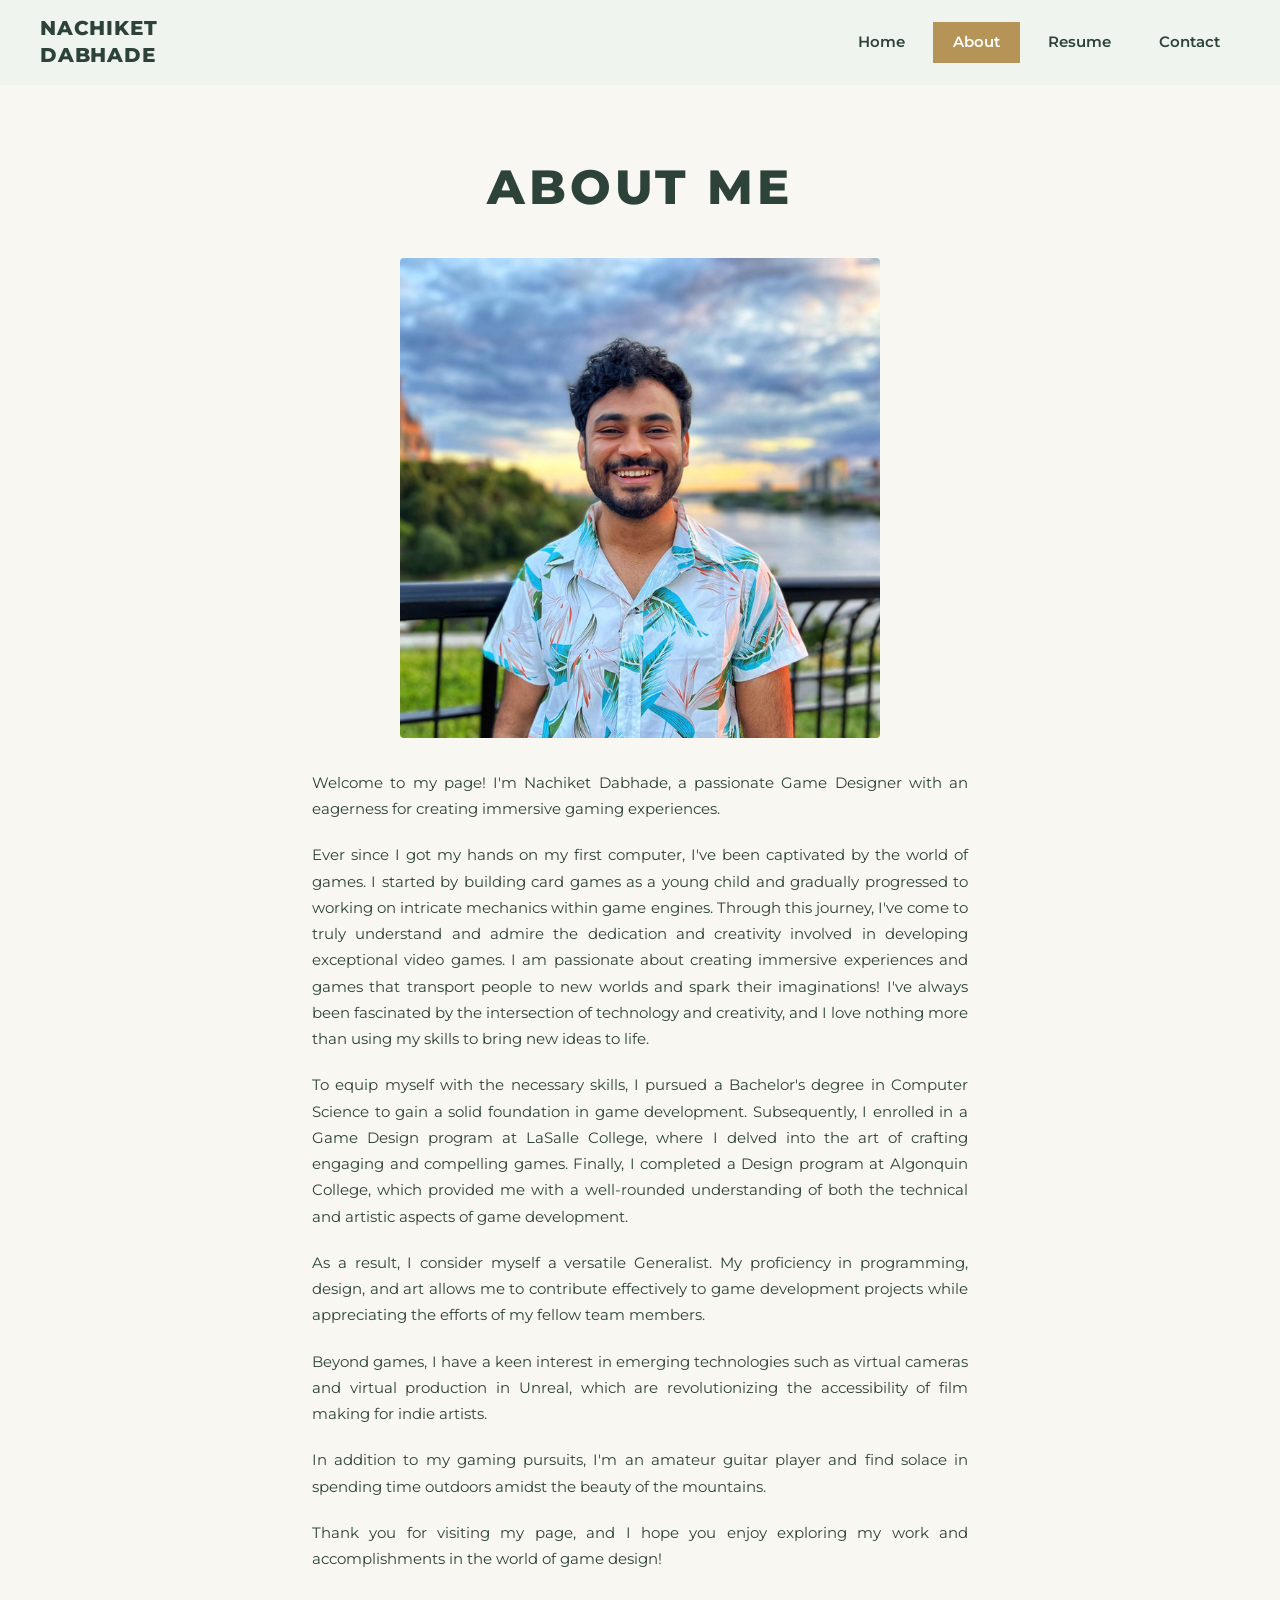
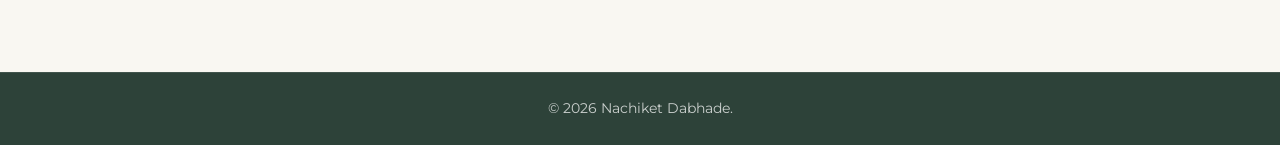
==== about.html @ 304f9eb4 "Launch portfolio site mirroring Wix design with mobile navigation." ====
<!DOCTYPE html>
<html lang="en">
  <head>
    <meta charset="UTF-8" />
    <title>About | Nachiket Dabhade</title>
    <meta name="viewport" content="width=device-width, initial-scale=1" />
    <meta
      name="description"
      content="About Nachiket Dabhade — technical designer and game development generalist."
    />
    <link rel="stylesheet" href="css/style.css" />
    <link rel="preconnect" href="https://fonts.googleapis.com" />
    <link rel="preconnect" href="https://fonts.gstatic.com" crossorigin />
    <link
      href="https://fonts.googleapis.com/css2?family=Montserrat:wght@400;600;700;800&display=swap"
      rel="stylesheet"
    />
  </head>
  <body>
    <header class="site-header">
      <div class="container nav">
        <div class="logo">
          <a href="index.html">Nachiket<br />Dabhade</a>
        </div>
        <button
          class="nav-toggle"
          type="button"
          aria-expanded="false"
          aria-controls="site-nav"
          aria-label="Open menu"
        >
          <span></span>
          <span></span>
          <span></span>
        </button>
        <nav id="site-nav" class="site-nav" aria-label="Site">
          <ul>
            <li><a href="index.html">Home</a></li>
            <li><a href="about.html" class="active">About</a></li>
            <li><a href="resume.html">Resume</a></li>
            <li><a href="contact.html">Contact</a></li>
          </ul>
        </nav>
      </div>
    </header>

    <main class="page-main">
      <div class="container prose">
        <h1 class="page-title">About Me</h1>
        <img
          class="about-photo"
          src="img/profile.jpg"
          alt="Nachiket Dabhade"
          loading="lazy"
        />
        <p>
          Welcome to my page! I'm Nachiket Dabhade, a passionate Game Designer
          with an eagerness for creating immersive gaming experiences.
        </p>
        <p>
          Ever since I got my hands on my first computer, I've been captivated
          by the world of games. I started by building card games as a young
          child and gradually progressed to working on intricate mechanics within
          game engines. Through this journey, I've come to truly understand and
          admire the dedication and creativity involved in developing exceptional
          video games. I am passionate about creating immersive experiences and
          games that transport people to new worlds and spark their imaginations!
          I've always been fascinated by the intersection of technology and
          creativity, and I love nothing more than using my skills to bring new
          ideas to life.
        </p>
        <p>
          To equip myself with the necessary skills, I pursued a Bachelor's
          degree in Computer Science to gain a solid foundation in game
          development. Subsequently, I enrolled in a Game Design program at
          LaSalle College, where I delved into the art of crafting engaging and
          compelling games. Finally, I completed a Design program at Algonquin
          College, which provided me with a well-rounded understanding of both
          the technical and artistic aspects of game development.
        </p>
        <p>
          As a result, I consider myself a versatile Generalist. My proficiency
          in programming, design, and art allows me to contribute effectively to
          game development projects while appreciating the efforts of my fellow
          team members.
        </p>
        <p>
          Beyond games, I have a keen interest in emerging technologies such as
          virtual cameras and virtual production in Unreal, which are
          revolutionizing the accessibility of film making for indie artists.
        </p>
        <p>
          In addition to my gaming pursuits, I'm an amateur guitar player and find
          solace in spending time outdoors amidst the beauty of the mountains.
        </p>
        <p>
          Thank you for visiting my page, and I hope you enjoy exploring my work
          and accomplishments in the world of game design!
        </p>
      </div>
    </main>

    <footer class="site-footer">
      <div class="container">
        <p>&copy; 2026 Nachiket Dabhade.</p>
      </div>
    </footer>
    <script src="js/main.js"></script>
  </body>
</html>
---- css/style.css ----
/* =========================
   Design tokens
========================= */

:root {
  --color-green-dark: #2d4239;
  --color-green-card: #3a5247;
  --color-green-text: #2d4239;
  --color-gold: #b69356;
  --color-cream: #f9f7f2;
  --color-header: #f0f4ef;
  --color-white: #ffffff;
  --font-display: "Montserrat", system-ui, sans-serif;
}

/* =========================
   Base / Reset
========================= */

*,
*::before,
*::after {
  box-sizing: border-box;
}

html {
  scroll-behavior: smooth;
}

body {
  margin: 0;
  font-family: var(--font-display);
  line-height: 1.6;
  color: var(--color-green-text);
  background-color: var(--color-cream);
}

img {
  display: block;
  max-width: 100%;
  height: auto;
}

a {
  color: inherit;
  text-decoration: none;
}

/* =========================
   Layout
========================= */

.container {
  max-width: 1200px;
  margin: 0 auto;
  padding: 0 clamp(1rem, 4vw, 2rem);
}

/* =========================
   Header / Navigation
========================= */

.site-header {
  background: var(--color-header);
  position: sticky;
  top: 0;
  z-index: 10;
}

.nav {
  display: flex;
  align-items: center;
  justify-content: space-between;
  gap: 1rem;
  min-height: 80px;
  padding: 1rem 0;
  position: relative;
}

.nav-toggle {
  display: none;
  flex-direction: column;
  justify-content: center;
  gap: 5px;
  width: 44px;
  height: 44px;
  padding: 0;
  border: none;
  background: transparent;
  cursor: pointer;
}

.nav-toggle span {
  display: block;
  width: 24px;
  height: 2px;
  margin: 0 auto;
  background-color: var(--color-green-dark);
  transition: transform 0.2s ease, opacity 0.2s ease;
}

.nav-toggle[aria-expanded="true"] span:nth-child(1) {
  transform: translateY(7px) rotate(45deg);
}

.nav-toggle[aria-expanded="true"] span:nth-child(2) {
  opacity: 0;
}

.nav-toggle[aria-expanded="true"] span:nth-child(3) {
  transform: translateY(-7px) rotate(-45deg);
}

.site-nav ul {
  display: flex;
  gap: 0.5rem;
  list-style: none;
  margin: 0;
  padding: 0;
}

.logo a {
  font-weight: 800;
  font-size: 1.25rem;
  line-height: 1.2;
  letter-spacing: 0.04em;
  text-transform: uppercase;
  color: var(--color-green-dark);
}

.site-nav a {
  display: inline-block;
  padding: 0.5rem 1.25rem;
  font-weight: 600;
  font-size: 0.95rem;
  text-transform: capitalize;
  color: var(--color-green-dark);
  transition: background-color 0.2s ease;
}

.site-nav a.active {
  background-color: var(--color-gold);
  color: var(--color-white);
}

.site-nav a:hover:not(.active) {
  background-color: rgba(182, 147, 86, 0.2);
}

/* =========================
   Hero
========================= */

.hero {
  display: grid;
  grid-template-columns: minmax(280px, 1fr) minmax(320px, 2fr);
  min-height: 520px;
}

.hero-photo {
  display: flex;
  align-items: center;
  justify-content: center;
  padding: 3rem 2rem;
  background-color: var(--color-gold);
}

.hero-photo img {
  width: min(333px, 80%);
  aspect-ratio: 1;
  object-fit: cover;
  border-radius: 50%;
}

.hero-content {
  display: flex;
  flex-direction: column;
  justify-content: center;
  padding: 3rem clamp(2rem, 5vw, 5rem);
  background-color: var(--color-cream);
  text-align: center;
}

.hero-content h1 {
  margin: 0 0 0.5rem;
  font-size: clamp(2rem, 4vw, 2.875rem);
  font-weight: 800;
  letter-spacing: 0.15em;
  text-transform: uppercase;
  line-height: 1.1;
  color: var(--color-green-dark);
}

.hero-name {
  color: var(--color-green-dark);
}

.hero-content h2 {
  margin: 0 0 1.5rem;
  font-size: clamp(1.1rem, 2vw, 1.5rem);
  font-weight: 700;
  letter-spacing: 0.08em;
  text-transform: uppercase;
  line-height: 1.3;
  color: var(--color-green-dark);
}

.hero-highlight {
  color: var(--color-gold);
}

.hero-content p {
  margin: 0 0 1rem;
  font-size: 0.9375rem;
  line-height: 1.7;
  text-align: justify;
  color: var(--color-green-dark);
}

.hero-content p:last-child {
  margin-bottom: 0;
}

/* =========================
   Projects
========================= */

.projects {
  padding: 4rem 0 5rem;
  background-color: var(--color-green-dark);
}

.projects h2 {
  margin: 0 0 3rem;
  font-size: clamp(2.5rem, 5vw, 3.5rem);
  font-weight: 800;
  text-align: center;
  text-transform: uppercase;
  color: var(--color-white);
}

.project-grid {
  display: grid;
  grid-template-columns: repeat(auto-fit, minmax(300px, 1fr));
  gap: 1.25rem;
}

.project-card {
  display: grid;
  grid-template-columns: 140px 1fr;
  gap: 1rem;
  align-items: start;
  padding: 1rem;
  background-color: var(--color-green-card);
}

.project-thumb {
  display: block;
  overflow: hidden;
}

.project-thumb img {
  width: 100%;
  aspect-ratio: 310 / 282;
  object-fit: cover;
}

.project-details {
  color: var(--color-white);
}

.project-role {
  margin: 0 0 0.25rem;
  font-size: 1rem;
  line-height: 1.5;
}

.project-card h3 {
  margin: 0 0 0.5rem;
  font-size: 1.25rem;
  font-weight: 700;
}

.project-card h3 a:hover {
  text-decoration: underline;
}

.project-meta {
  margin: 0 0 0.75rem;
  font-size: 1rem;
  line-height: 1.5;
}

.project-link {
  display: inline-block;
  font-size: 0.9rem;
  font-weight: 600;
  color: var(--color-gold);
}

.project-link:hover {
  text-decoration: underline;
}

/* =========================
   Footer
========================= */

.site-footer {
  padding: 1.5rem 0;
  text-align: center;
  font-size: 0.9rem;
  background-color: var(--color-green-dark);
  color: rgba(255, 255, 255, 0.75);
  border-top: 1px solid rgba(255, 255, 255, 0.1);
}

.site-footer p {
  margin: 0;
}

/* =========================
   Interior pages
========================= */

.page-main {
  padding: clamp(2.5rem, 6vw, 4rem) 0 clamp(3rem, 8vw, 5rem);
  background-color: var(--color-cream);
}

.page-title {
  margin: 0 0 2rem;
  font-size: clamp(2rem, 5vw, 3rem);
  font-weight: 800;
  text-align: center;
  text-transform: uppercase;
  letter-spacing: 0.08em;
  color: var(--color-green-dark);
}

.prose {
  max-width: 720px;
  margin: 0 auto;
}

.prose p,
.prose li {
  font-size: 0.9375rem;
  line-height: 1.75;
  color: var(--color-green-dark);
}

.prose p {
  margin: 0 0 1.25rem;
  text-align: justify;
}

.prose h2 {
  margin: 2rem 0 0.75rem;
  font-size: 1.25rem;
  font-weight: 700;
  color: var(--color-green-dark);
}

.prose ul {
  margin: 0 0 1.25rem;
  padding-left: 1.25rem;
}

.prose li {
  margin-bottom: 0.5rem;
}

.prose a {
  color: var(--color-gold);
  font-weight: 600;
  text-decoration: underline;
  text-underline-offset: 2px;
}

.about-photo {
  display: block;
  width: min(100%, 480px);
  margin: 0 auto 2rem;
  border-radius: 4px;
}

.project-hero-image {
  display: block;
  width: min(100%, 640px);
  margin: 0 auto 2rem;
}

.contact-grid {
  display: grid;
  gap: 1.5rem;
  max-width: 480px;
  margin: 0 auto;
  text-align: center;
}

.contact-grid p {
  margin: 0;
  font-size: 1.05rem;
  color: var(--color-green-dark);
}

.contact-grid a {
  color: var(--color-gold);
  font-weight: 600;
}

.contact-grid a:hover {
  text-decoration: underline;
}

.resume-note {
  max-width: 640px;
  margin: 0 auto;
  padding: 1.5rem;
  text-align: center;
  background: var(--color-header);
  border: 1px solid rgba(45, 66, 57, 0.12);
}

.resume-note p {
  margin: 0;
  color: var(--color-green-dark);
}

.project-detail {
  background-color: var(--color-cream);
}

.project-detail .project-hero-image {
  border-radius: 4px;
}

.project-back {
  display: inline-block;
  margin-bottom: 1.5rem;
  font-weight: 600;
  color: var(--color-gold);
}

.project-back:hover {
  text-decoration: underline;
}

/* =========================
   Responsive
========================= */

@media (max-width: 900px) {
  .project-grid {
    grid-template-columns: 1fr;
  }
}

@media (max-width: 768px) {
  .nav-toggle {
    display: flex;
  }

  .site-nav {
    position: absolute;
    top: 100%;
    left: 0;
    right: 0;
    display: none;
    padding: 0.75rem clamp(1rem, 4vw, 2rem) 1rem;
    background: var(--color-header);
    border-top: 1px solid rgba(45, 66, 57, 0.1);
    box-shadow: 0 8px 24px rgba(45, 66, 57, 0.08);
  }

  .site-nav.is-open {
    display: block;
  }

  .site-nav ul {
    flex-direction: column;
    align-items: stretch;
    gap: 0.25rem;
  }

  .site-nav a {
    display: block;
    padding: 0.75rem 1rem;
    text-align: center;
  }

  .hero {
    grid-template-columns: 1fr;
  }

  .hero-content h1 {
    letter-spacing: 0.08em;
  }

  .hero-content h2 {
    letter-spacing: 0.05em;
  }

  .hero-content p {
    text-align: left;
  }

  .hero-photo {
    padding: 2.5rem 1.5rem;
  }

  .hero-content {
    padding: 2rem 1.5rem 3rem;
  }

  .projects {
    padding: 3rem 0 4rem;
  }

  .projects h2 {
    margin-bottom: 2rem;
  }
}

@media (max-width: 480px) {
  .logo a {
    font-size: 1.05rem;
  }

  .hero-photo {
    padding: 2rem 1rem;
  }

  .hero-photo img {
    width: min(260px, 75%);
  }

  .hero-content {
    padding: 1.75rem 1rem 2.5rem;
  }

  .project-card {
    grid-template-columns: 110px 1fr;
    gap: 0.75rem;
    padding: 0.75rem;
  }

  .project-role,
  .project-meta {
    font-size: 0.875rem;
  }

  .project-card h3 {
    font-size: 1.05rem;
  }
}

@media (max-width: 360px) {
  .project-card {
    grid-template-columns: 1fr;
  }

  .project-thumb img {
    max-height: 180px;
    width: 100%;
  }
}
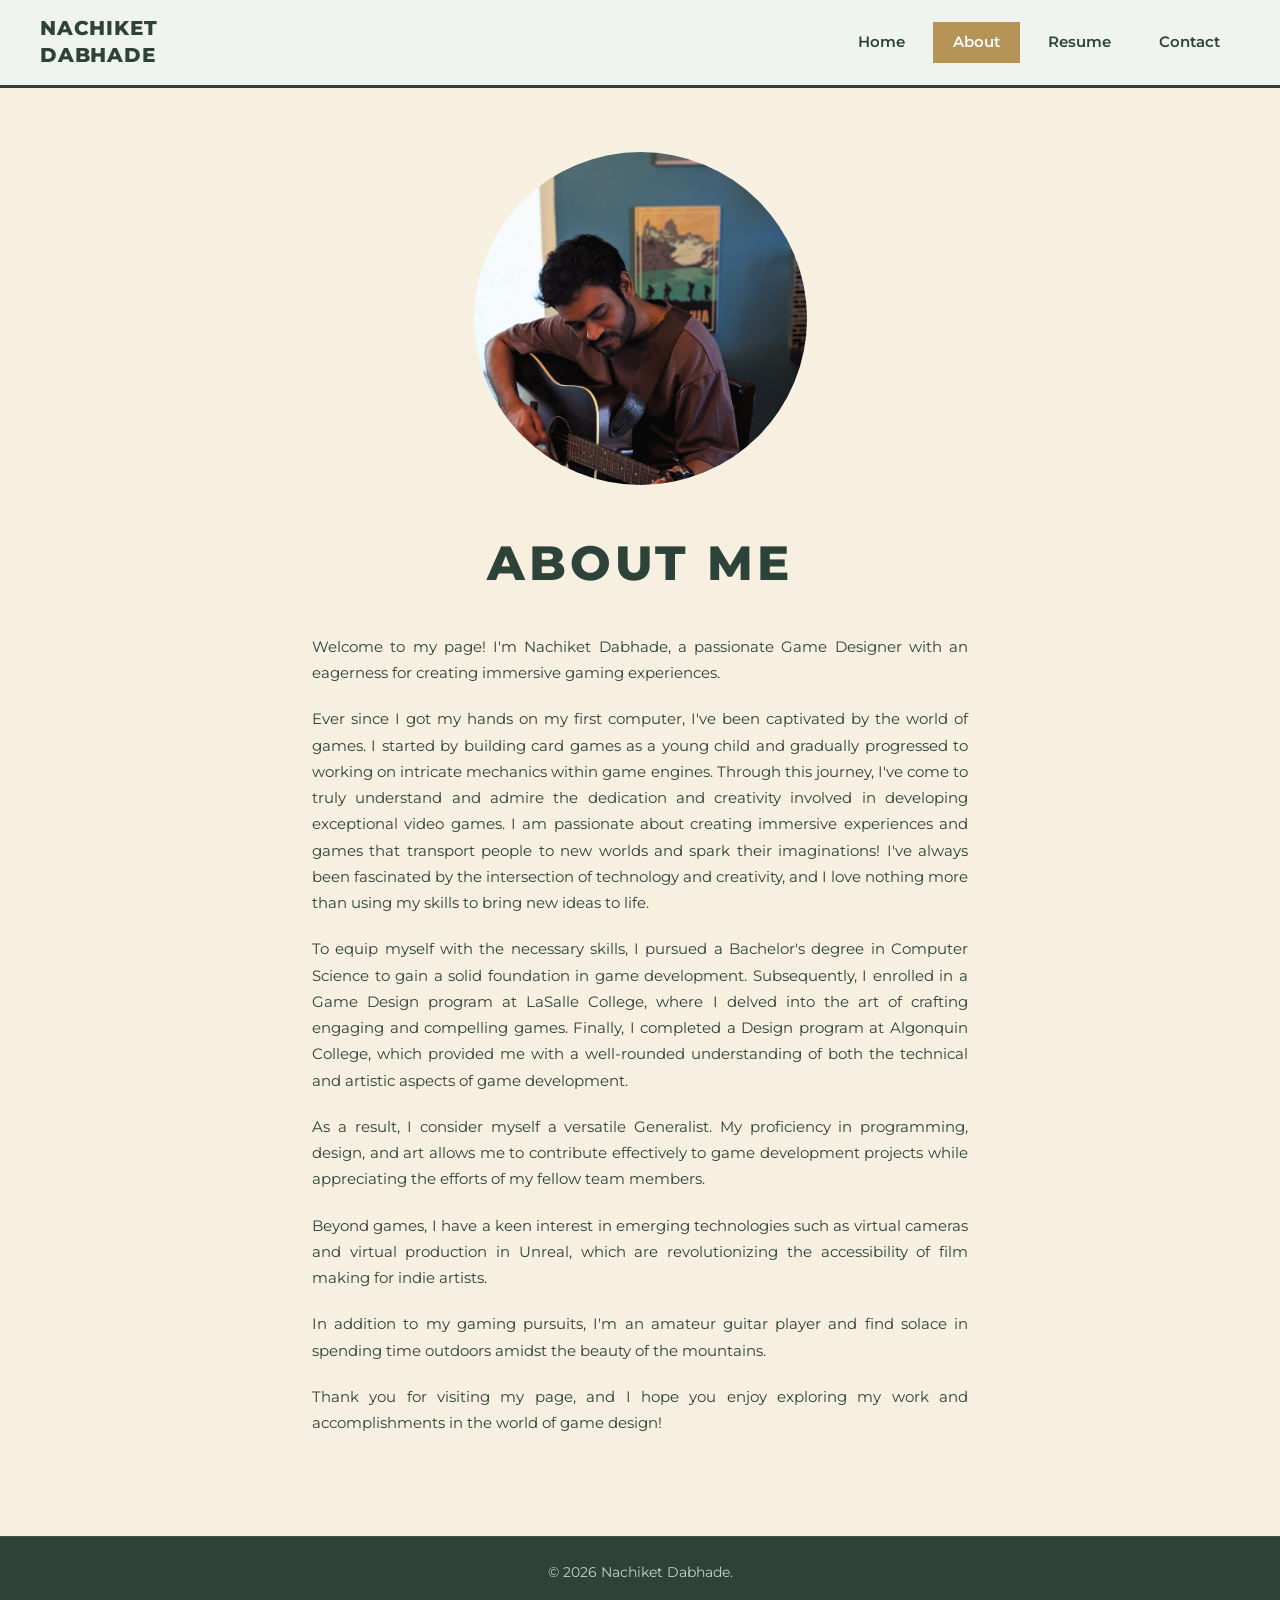
==== commit 4c92bc5d: "Add resume embed, about photo, cream color update, and project media structure." ====
--- a/about.html
+++ b/about.html
@@ -44,15 +44,15 @@
       </div>
     </header>
 
-    <main class="page-main">
+    <main class="page-main page-main--about">
       <div class="container prose">
-        <h1 class="page-title">About Me</h1>
         <img
           class="about-photo"
-          src="img/profile.jpg"
-          alt="Nachiket Dabhade"
+          src="img/about.png"
+          alt="Nachiket Dabhade playing guitar"
           loading="lazy"
         />
+        <h1 class="page-title">About Me</h1>
         <p>
           Welcome to my page! I'm Nachiket Dabhade, a passionate Game Designer
           with an eagerness for creating immersive gaming experiences.
--- a/css/style.css
+++ b/css/style.css
@@ -7,7 +7,7 @@
   --color-green-card: #3a5247;
   --color-green-text: #2d4239;
   --color-gold: #b69356;
-  --color-cream: #f9f7f2;
+  --color-cream: #f7efdf;
   --color-header: #f0f4ef;
   --color-white: #ffffff;
   --font-display: "Montserrat", system-ui, sans-serif;
@@ -62,6 +62,7 @@
 
 .site-header {
   background: var(--color-header);
+  border-bottom: 3px solid var(--color-green-dark);
   position: sticky;
   top: 0;
   z-index: 10;
@@ -328,6 +329,10 @@
   background-color: var(--color-cream);
 }
 
+.page-main--about {
+  background-color: var(--color-cream);
+}
+
 .page-title {
   margin: 0 0 2rem;
   font-size: clamp(2rem, 5vw, 3rem);
@@ -380,16 +385,50 @@
 
 .about-photo {
   display: block;
-  width: min(100%, 480px);
-  margin: 0 auto 2rem;
+  width: min(333px, 80%);
+  aspect-ratio: 1;
+  margin: 0 auto 2.5rem;
+  object-fit: cover;
+  border-radius: 50%;
+}
+
+.resume-embed {
+  max-width: 900px;
+  margin: 0 auto;
+}
+
+.resume-frame {
+  display: block;
+  width: 100%;
+  height: min(80vh, 1100px);
+  min-height: 480px;
+  border: 1px solid rgba(45, 66, 57, 0.15);
+  background-color: var(--color-white);
+}
+
+.resume-download {
+  display: block;
+  margin-top: 1.25rem;
+  text-align: center;
+  font-weight: 600;
+  color: var(--color-gold);
+}
+
+.resume-download:hover {
+  text-decoration: underline;
+}
+
+.project-gallery {
+  display: grid;
+  gap: 1.5rem;
+  margin: 2rem 0;
+}
+
+.project-gallery img {
+  width: 100%;
   border-radius: 4px;
 }
 
-.project-hero-image {
-  display: block;
-  width: min(100%, 640px);
-  margin: 0 auto 2rem;
-}
 
 .contact-grid {
   display: grid;
@@ -432,7 +471,10 @@
   background-color: var(--color-cream);
 }
 
-.project-detail .project-hero-image {
+.project-hero-image {
+  display: block;
+  width: min(100%, 640px);
+  margin: 0 auto 2rem;
   border-radius: 4px;
 }
 
@@ -458,6 +500,11 @@
 }
 
 @media (max-width: 768px) {
+  .resume-frame {
+    min-height: 360px;
+    height: 70vh;
+  }
+
   .nav-toggle {
     display: flex;
   }
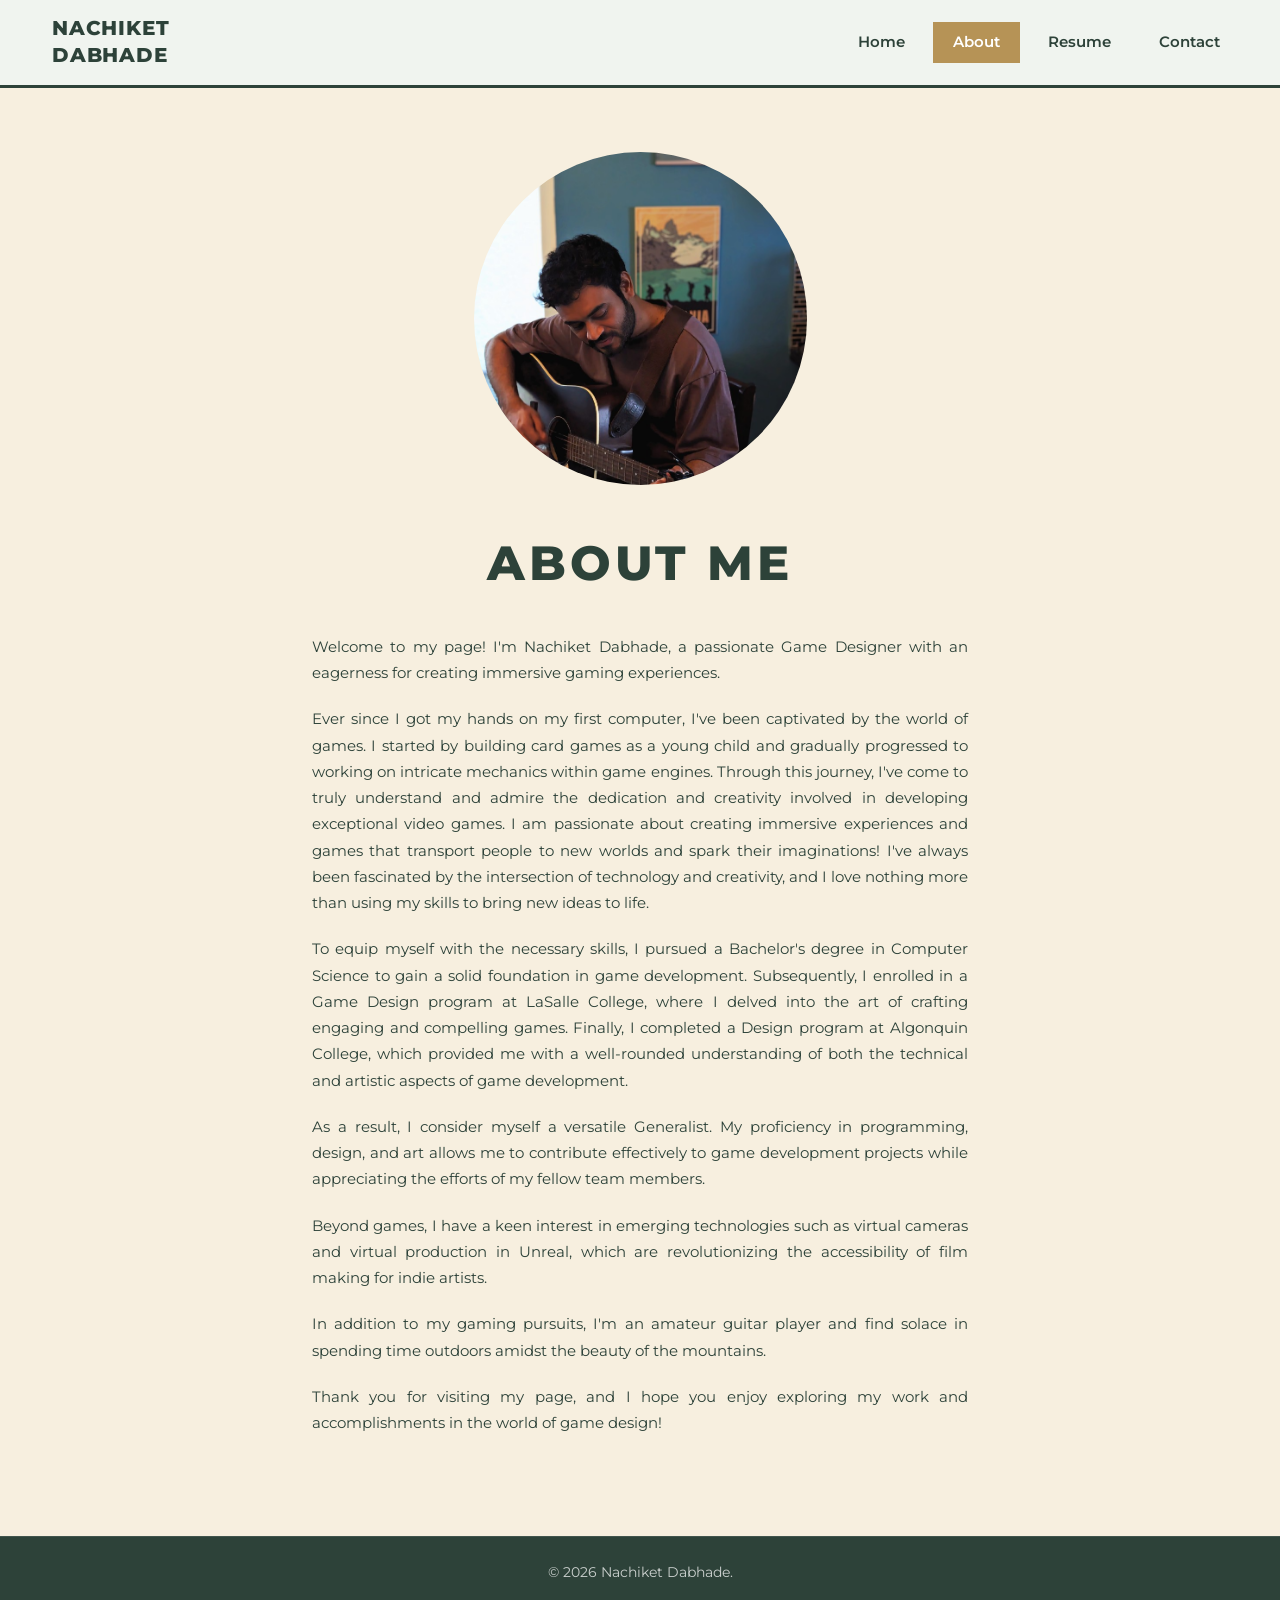
==== commit cd119a0c: "Add SEO meta tags, structured data, sitemap, and robots.txt. Add canonical URLs, Open Graph and Twit" ====
--- a/about.html
+++ b/about.html
@@ -8,6 +8,27 @@
       name="description"
       content="About Nachiket Dabhade — technical designer and game development generalist."
     />
+    <meta name="author" content="Nachiket Dabhade" />
+    <meta name="robots" content="index, follow" />
+    <meta name="theme-color" content="#2d4239" />
+    <link rel="canonical" href="https://nachiketdabhade.com/about.html" />
+    <meta property="og:type" content="profile" />
+    <meta property="og:site_name" content="Nachiket Dabhade" />
+    <meta property="og:locale" content="en_CA" />
+    <meta property="og:title" content="About | Nachiket Dabhade" />
+    <meta
+      property="og:description"
+      content="About Nachiket Dabhade — technical designer and game development generalist based in Vancouver, BC."
+    />
+    <meta property="og:url" content="https://nachiketdabhade.com/about.html" />
+    <meta property="og:image" content="https://nachiketdabhade.com/img/about.png" />
+    <meta name="twitter:card" content="summary_large_image" />
+    <meta name="twitter:title" content="About | Nachiket Dabhade" />
+    <meta
+      name="twitter:description"
+      content="About Nachiket Dabhade — technical designer and game development generalist based in Vancouver, BC."
+    />
+    <meta name="twitter:image" content="https://nachiketdabhade.com/img/about.png" />
     <link rel="stylesheet" href="css/style.css" />
     <link rel="preconnect" href="https://fonts.googleapis.com" />
     <link rel="preconnect" href="https://fonts.gstatic.com" crossorigin />
--- a/css/style.css
+++ b/css/style.css
@@ -120,6 +120,10 @@
   padding: 0;
 }
 
+.logo {
+  margin-left: 0.75rem;
+}
+
 .logo a {
   font-weight: 800;
   font-size: 1.25rem;
@@ -286,10 +290,11 @@
   text-decoration: underline;
 }
 
-.project-meta {
+.project-card .project-meta {
   margin: 0 0 0.75rem;
   font-size: 1rem;
   line-height: 1.5;
+  color: rgba(255, 255, 255, 0.9);
 }
 
 .project-link {
@@ -342,7 +347,6 @@
   letter-spacing: 0.08em;
   color: var(--color-green-dark);
 }
-
 .prose {
   max-width: 720px;
   margin: 0 auto;
@@ -418,17 +422,105 @@
   text-decoration: underline;
 }
 
-.project-gallery {
+.project-detail {
+  background-color: var(--color-cream);
+}
+
+.project-layout {
   display: grid;
+  grid-template-columns: minmax(0, 1fr) minmax(0, 1fr);
+  gap: clamp(1.5rem, 4vw, 3rem);
+  align-items: start;
+}
+
+.project-column--copy {
+  display: flex;
+  flex-direction: column;
+  gap: clamp(1rem, 2.5vw, 1.5rem);
+}
+
+.project-column--copy > .page-title {
+  margin-bottom: 0;
+}
+
+.project-column--media {
+  display: flex;
+  flex-direction: column;
   gap: 1.5rem;
-  margin: 2rem 0;
-}
-
-.project-gallery img {
+}
+
+.project-column--media figure,
+.project-media {
+  margin: 0;
+}
+
+.project-media img {
   width: 100%;
   border-radius: 4px;
-}
-
+  display: block;
+}
+
+.project-text.prose p,
+.project-text.prose li {
+  font-size: 0.9375rem;
+  line-height: 1.75;
+  color: var(--color-green-dark);
+}
+
+.project-text.prose p {
+  margin: 0 0 1.25rem;
+  text-align: justify;
+}
+
+.project-text.prose h2 {
+  margin: 0 0 0.75rem;
+  font-size: 1.25rem;
+  font-weight: 700;
+  color: var(--color-green-dark);
+}
+
+.project-column--copy .project-text.prose {
+  max-width: none;
+  margin: 0;
+}
+
+.project-text.prose ul {
+  margin: 0 0 1.25rem;
+  padding-left: 1.25rem;
+}
+
+.project-text.prose li {
+  margin-bottom: 0.5rem;
+}
+
+.project-text.prose a {
+  color: var(--color-gold);
+  font-weight: 600;
+  text-decoration: underline;
+  text-underline-offset: 2px;
+}
+
+.project-detail .page-title {
+  text-align: left;
+}
+
+.project-detail .project-meta {
+  margin: 0;
+  font-size: 0.9375rem;
+  line-height: 1.75;
+  color: var(--color-green-dark);
+}
+
+.project-back {
+  display: inline-block;
+  margin-bottom: 1.5rem;
+  font-weight: 600;
+  color: var(--color-gold);
+}
+
+.project-back:hover {
+  text-decoration: underline;
+}
 
 .contact-grid {
   display: grid;
@@ -467,28 +559,6 @@
   color: var(--color-green-dark);
 }
 
-.project-detail {
-  background-color: var(--color-cream);
-}
-
-.project-hero-image {
-  display: block;
-  width: min(100%, 640px);
-  margin: 0 auto 2rem;
-  border-radius: 4px;
-}
-
-.project-back {
-  display: inline-block;
-  margin-bottom: 1.5rem;
-  font-weight: 600;
-  color: var(--color-gold);
-}
-
-.project-back:hover {
-  text-decoration: underline;
-}
-
 /* =========================
    Responsive
 ========================= */
@@ -496,6 +566,29 @@
 @media (max-width: 900px) {
   .project-grid {
     grid-template-columns: 1fr;
+  }
+
+  .project-layout {
+    display: flex;
+    flex-direction: column;
+    gap: clamp(1rem, 2.5vw, 1.5rem);
+  }
+
+  .project-column {
+    display: contents;
+  }
+
+  .project-media--lead {
+    order: 1;
+  }
+
+  .project-column--copy .page-title {
+    order: 2;
+  }
+
+  .project-column--copy > *:not(.page-title),
+  .project-column--media > *:not(.project-media--lead) {
+    order: 3;
   }
 }
 
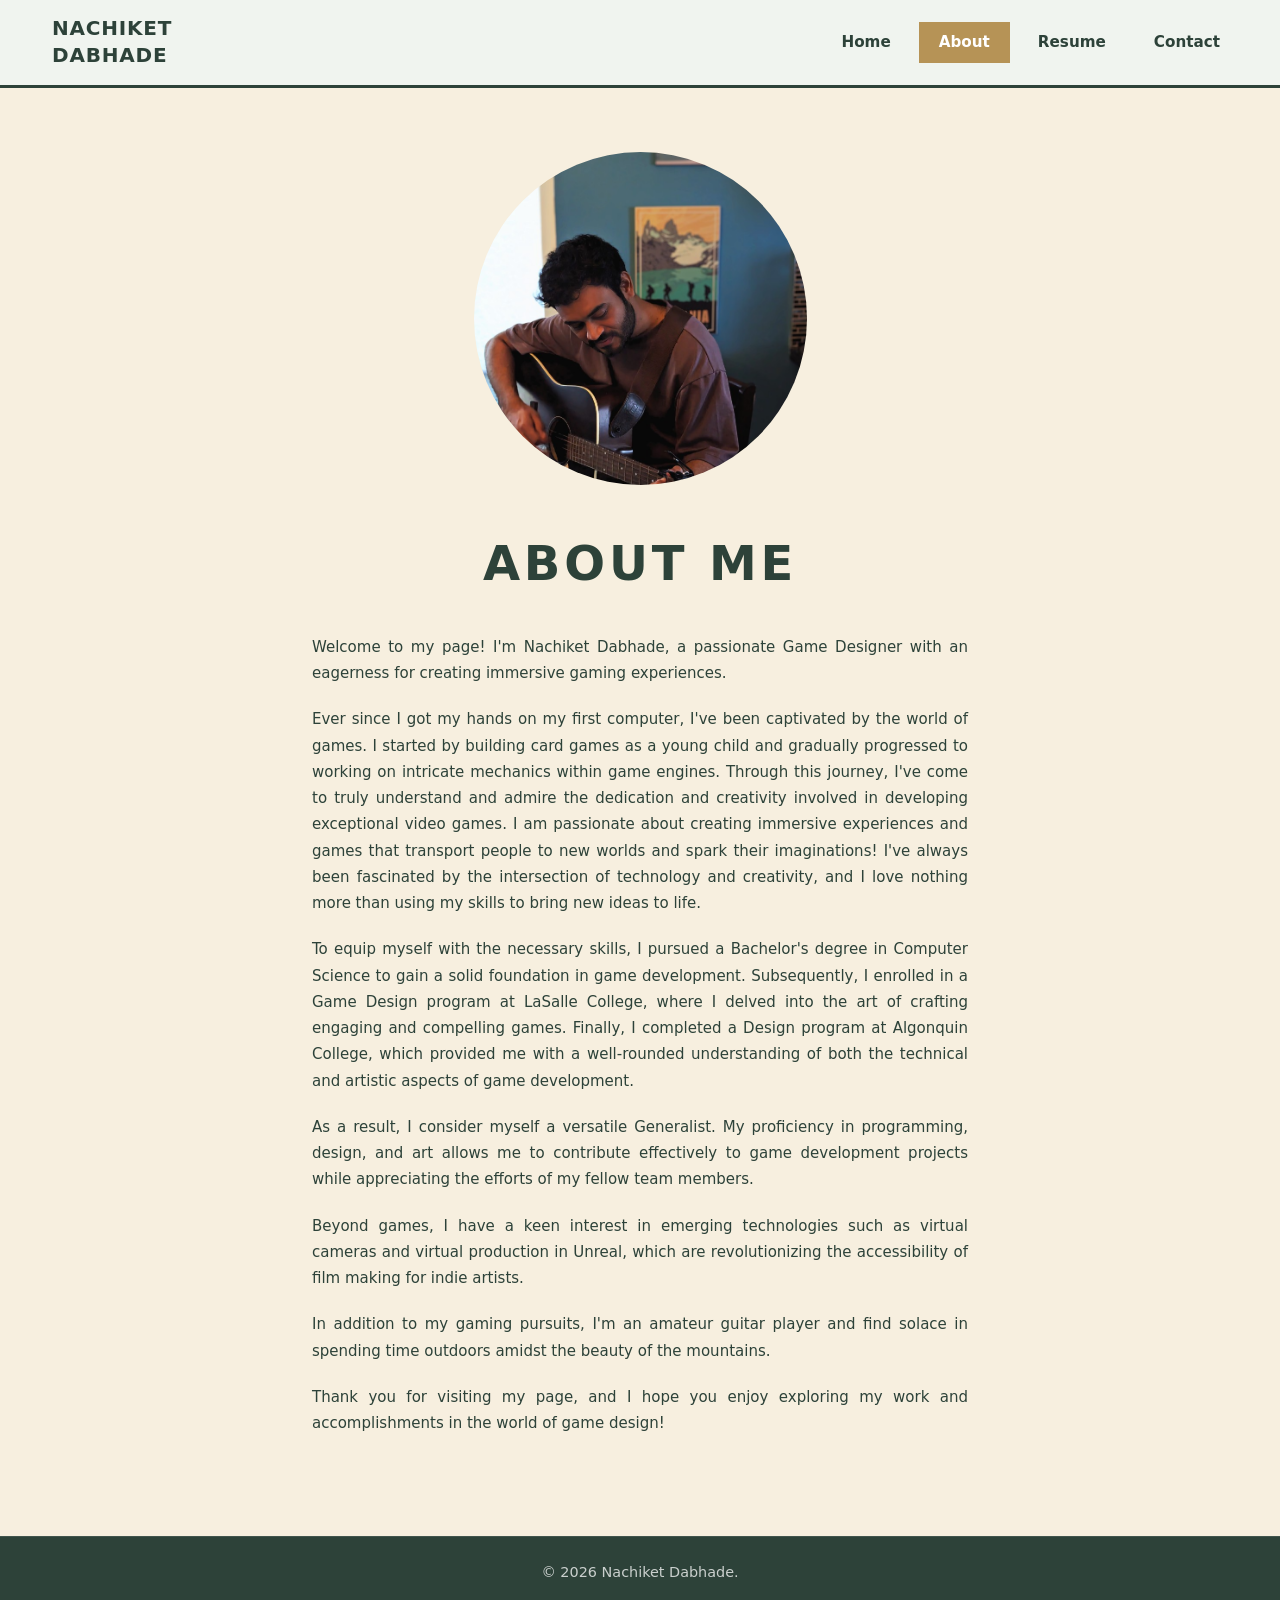
==== commit d8a84ae8: "Harden static site with CSP, SRI, and security.txt. Add Content-Security-Policy, referrer, and permi" ====
--- a/about.html
+++ b/about.html
@@ -4,6 +4,15 @@
     <meta charset="UTF-8" />
     <title>About | Nachiket Dabhade</title>
     <meta name="viewport" content="width=device-width, initial-scale=1" />
+    <meta name="referrer" content="strict-origin-when-cross-origin" />
+    <meta
+      http-equiv="Permissions-Policy"
+      content="camera=(), microphone=(), geolocation=(), payment=(), usb=()"
+    />
+    <meta
+      http-equiv="Content-Security-Policy"
+      content="default-src 'self'; base-uri 'self'; form-action 'self'; frame-ancestors 'self'; object-src 'none'; script-src 'self' 'unsafe-inline'; style-src 'self' https://fonts.googleapis.com; font-src 'self' https://fonts.gstatic.com; img-src 'self' data:; frame-src 'self'; connect-src 'self'; upgrade-insecure-requests"
+    />
     <meta
       name="description"
       content="About Nachiket Dabhade — technical designer and game development generalist."
@@ -126,6 +135,9 @@
         <p>&copy; 2026 Nachiket Dabhade.</p>
       </div>
     </footer>
-    <script src="js/main.js"></script>
+    <script
+      src="js/main.js"
+      integrity="sha384-01390785bad2f32c98ccd59ba414148ebdf72853f14ee265792eae9a829c6671bc5d5d4fc2e0c2bea524a4fc19294c98"
+    ></script>
   </body>
 </html>
